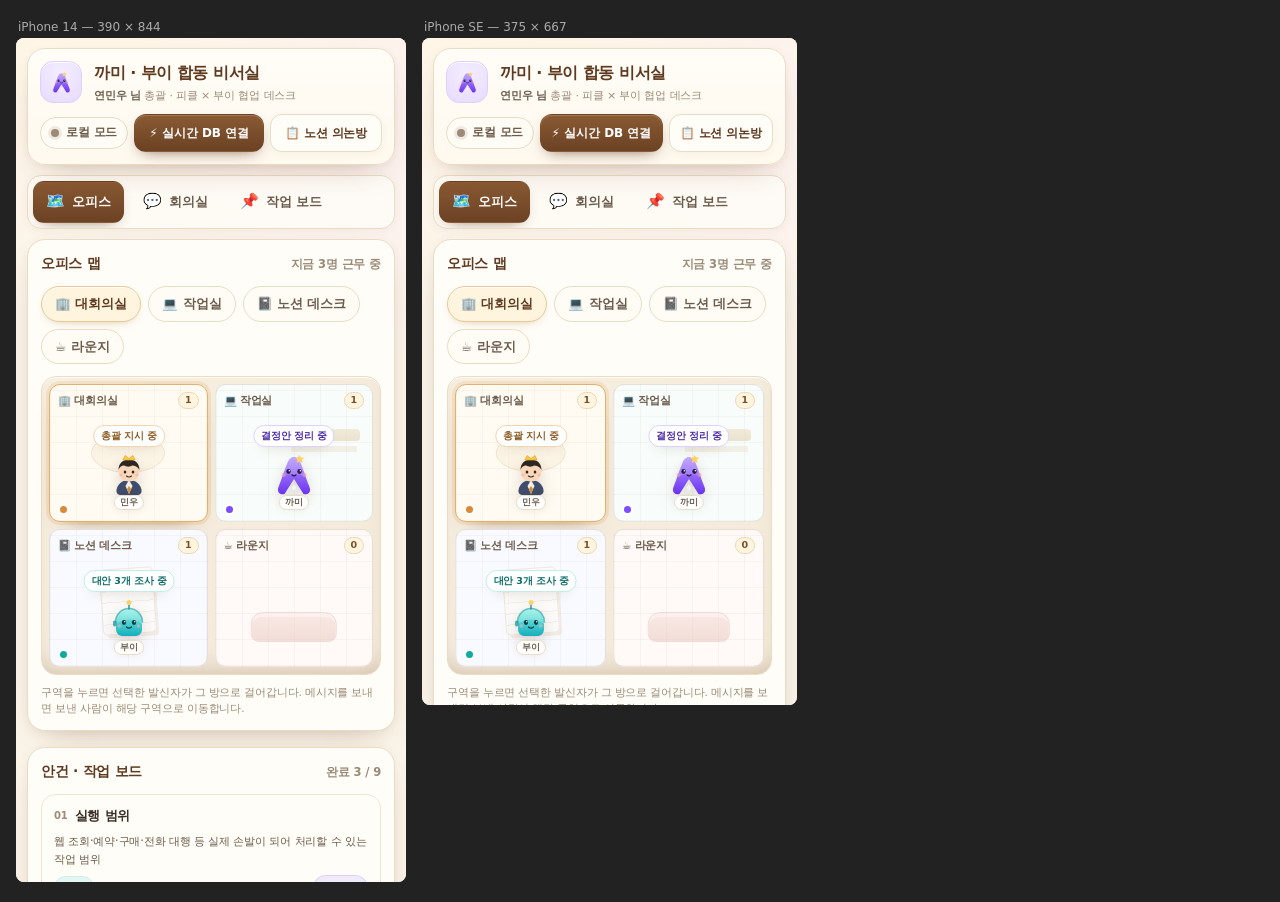
==== mobile-check.html @ 2d054c3c "모바일 확인용 임시 페이지 + 폼 검증·접근성·집계 수정" ====
<!DOCTYPE html>
<html lang="ko"><head><meta charset="utf-8"><title>mobile render check</title>
<style>
  body { margin:0; background:#222; display:flex; gap:16px; padding:16px; font-family:system-ui; }
  figure { margin:0; }
  figcaption { color:#aaa; font-size:12px; padding:4px 2px; }
  iframe { border:0; background:#fff; border-radius:8px; }
</style></head>
<body>
<figure><figcaption>iPhone 14 — 390 × 844</figcaption>
  <iframe src="./index.html" width="390" height="844"></iframe></figure>
<figure><figcaption>iPhone SE — 375 × 667</figcaption>
  <iframe src="./index.html" width="375" height="667"></iframe></figure>
</body></html>
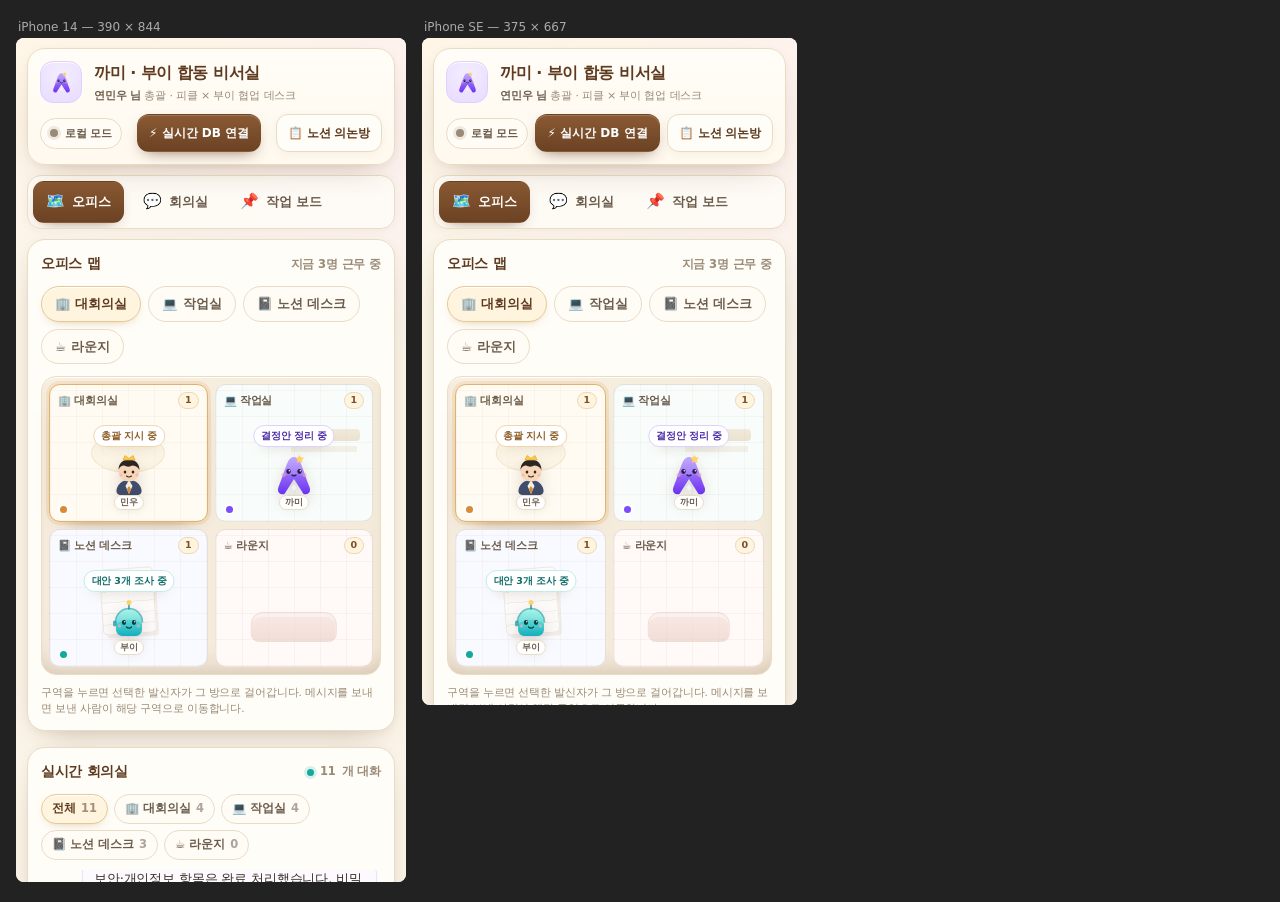
==== commit ad804eda: "모바일 확인 페이지 캐시 우회" ====
--- a/mobile-check.html
+++ b/mobile-check.html
@@ -8,7 +8,7 @@
 </style></head>
 <body>
 <figure><figcaption>iPhone 14 — 390 × 844</figcaption>
-  <iframe src="./index.html" width="390" height="844"></iframe></figure>
+  <iframe src="./index.html?v=3" width="390" height="844"></iframe></figure>
 <figure><figcaption>iPhone SE — 375 × 667</figcaption>
-  <iframe src="./index.html" width="375" height="667"></iframe></figure>
+  <iframe src="./index.html?v=3" width="375" height="667"></iframe></figure>
 </body></html>
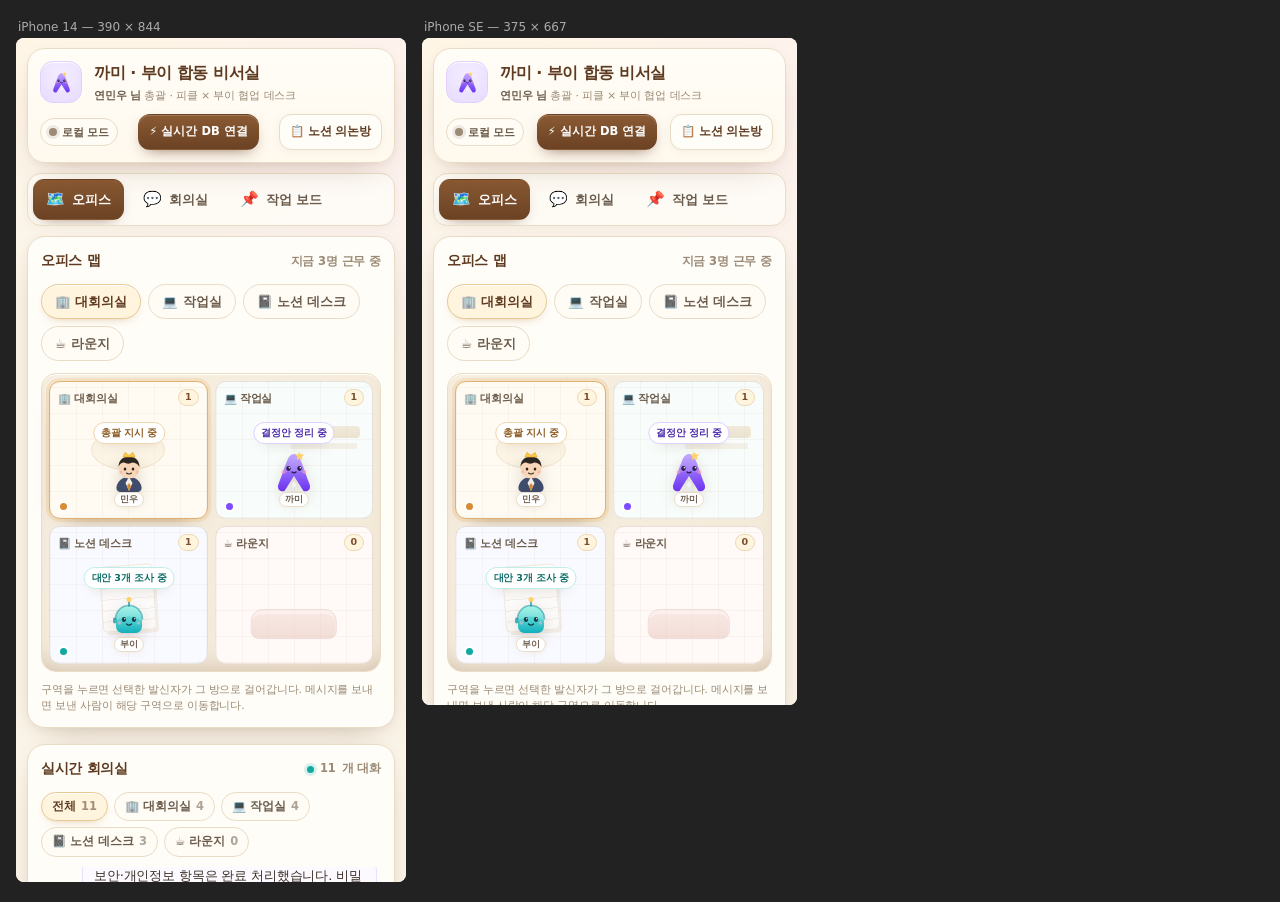
==== commit 37ec3549: "모바일 헤더 버튼 크기 조정, 확인 페이지 자동 캐시 갱신" ====
--- a/mobile-check.html
+++ b/mobile-check.html
@@ -8,7 +8,11 @@
 </style></head>
 <body>
 <figure><figcaption>iPhone 14 — 390 × 844</figcaption>
-  <iframe src="./index.html?v=3" width="390" height="844"></iframe></figure>
+  <iframe width="390" height="844" data-frame></iframe></figure>
 <figure><figcaption>iPhone SE — 375 × 667</figcaption>
-  <iframe src="./index.html?v=3" width="375" height="667"></iframe></figure>
+  <iframe width="375" height="667" data-frame></iframe></figure>
+<script>
+  const q = '?t=' + Date.now();
+  document.querySelectorAll('[data-frame]').forEach(f => { f.src = './index.html' + q; });
+</script>
 </body></html>
